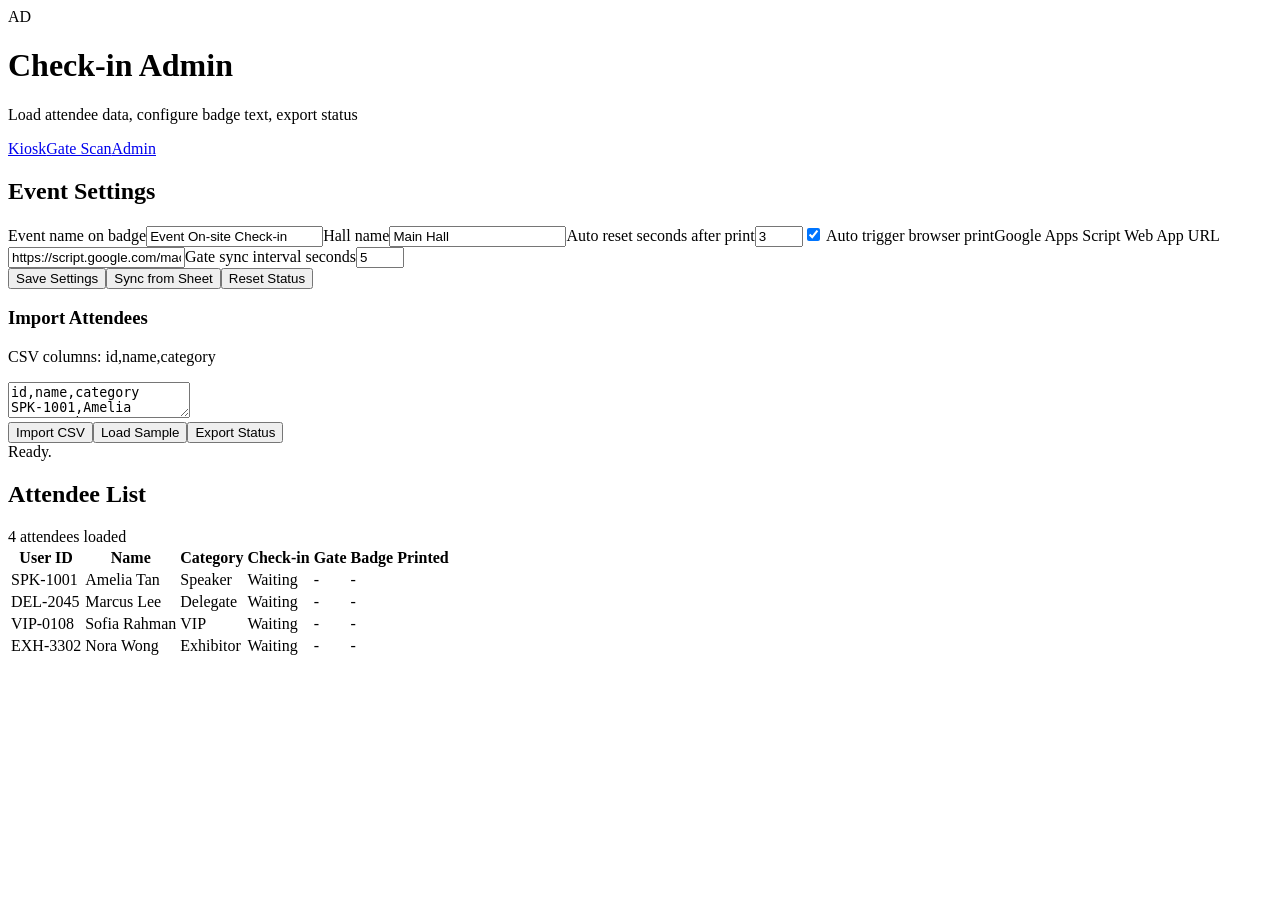
==== admin.html @ 7fc91f09 "Add files via upload" ====
<!doctype html><html lang="en"><head><meta charset="utf-8"><meta name="viewport" content="width=device-width, initial-scale=1"><title>Event Check-in Admin</title><link rel="stylesheet" href="styles.css"></head><body><div class="shell"><header class="topbar"><div class="brand"><div class="mark">AD</div><div><h1>Check-in Admin</h1><p>Load attendee data, configure badge text, export status</p></div></div><nav class="nav"><a href="index.html">Kiosk</a><a href="gate.html">Gate Scan</a><a class="active" href="admin.html">Admin</a></nav></header><main class="main"><section class="admin-grid"><div class="panel admin-panel"><h2>Event Settings</h2><label class="tiny" for="eventName">Event name on badge</label><input class="field" id="eventName"><label class="tiny" for="hallName">Hall name</label><input class="field" id="hallName"><label class="tiny" for="resetSeconds">Auto reset seconds after print</label><input class="field" id="resetSeconds" type="number" min="1" max="10"><label class="tiny check"><input id="autoPrint" type="checkbox"> Auto trigger browser print</label><label class="tiny" for="backendUrl">Google Apps Script Web App URL</label><input class="field" id="backendUrl" placeholder="https://script.google.com/macros/s/.../exec"><label class="tiny" for="syncSeconds">Gate sync interval seconds</label><input class="field" id="syncSeconds" type="number" min="3" max="30"><div class="actions"><button class="button primary" id="saveSettings">Save Settings</button><button class="button" id="syncSheet">Sync from Sheet</button><button class="button" id="resetStatus">Reset Status</button></div><h3>Import Attendees</h3><p class="tiny">CSV columns: id,name,category</p><textarea id="csvInput">id,name,category
SPK-1001,Amelia Tan,Speaker
DEL-2045,Marcus Lee,Delegate
VIP-0108,Sofia Rahman,VIP
EXH-3302,Nora Wong,Exhibitor</textarea><div class="actions"><button class="button primary" id="importCsv">Import CSV</button><button class="button" id="loadSample">Load Sample</button><button class="button green" id="exportCsv">Export Status</button></div><div id="adminNotice" class="notice">Ready.</div></div><div class="panel admin-panel"><div class="scanner-head"><h2>Attendee List</h2><span id="adminCount" class="pill">0 attendees loaded</span></div><div class="table-wrap"><table><thead><tr><th>User ID</th><th>Name</th><th>Category</th><th>Check-in</th><th>Gate</th><th>Badge Printed</th></tr></thead><tbody id="attendeeRows"></tbody></table></div></div></section></main></div><script src="app.js"></script><script>EventCheckin.initAdmin();</script></body></html>
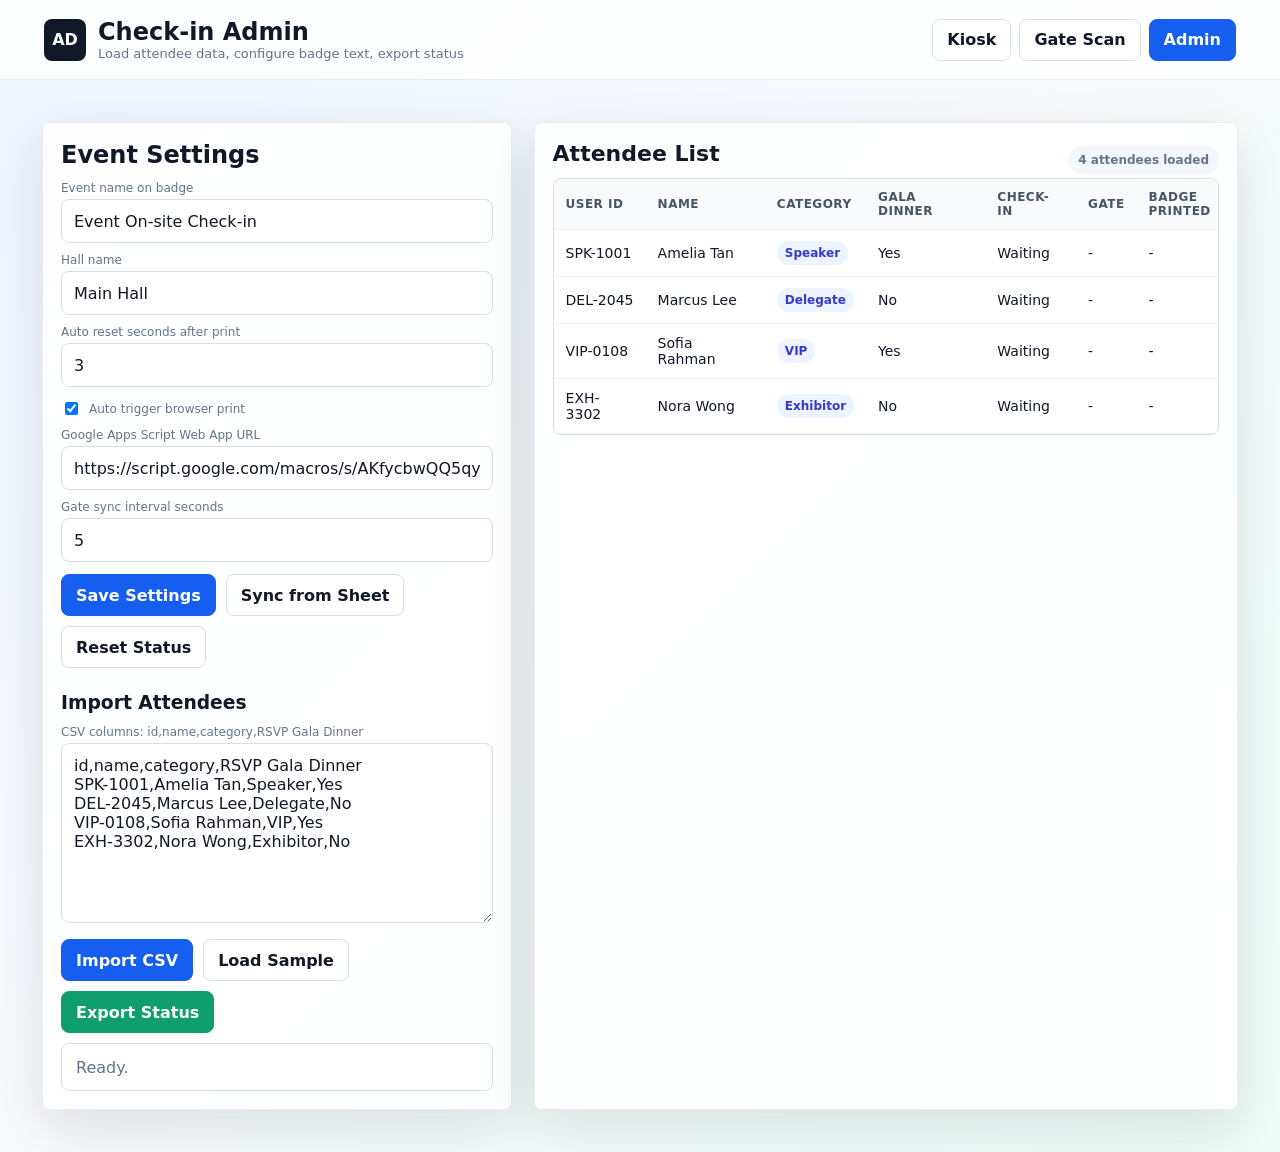
==== commit a1446a47: "Add files via upload" ====
--- a/admin.html
+++ b/admin.html
@@ -1,8 +1,9 @@
-<!doctype html><html lang="en"><head><meta charset="utf-8"><meta name="viewport" content="width=device-width, initial-scale=1"><title>Event Check-in Admin</title><link rel="stylesheet" href="styles.css"></head><body><div class="shell"><header class="topbar"><div class="brand"><div class="mark">AD</div><div><h1>Check-in Admin</h1><p>Load attendee data, configure badge text, export status</p></div></div><nav class="nav"><a href="index.html">Kiosk</a><a href="gate.html">Gate Scan</a><a class="active" href="admin.html">Admin</a></nav></header><main class="main"><section class="admin-grid"><div class="panel admin-panel"><h2>Event Settings</h2><label class="tiny" for="eventName">Event name on badge</label><input class="field" id="eventName"><label class="tiny" for="hallName">Hall name</label><input class="field" id="hallName"><label class="tiny" for="resetSeconds">Auto reset seconds after print</label><input class="field" id="resetSeconds" type="number" min="1" max="10"><label class="tiny check"><input id="autoPrint" type="checkbox"> Auto trigger browser print</label><label class="tiny" for="backendUrl">Google Apps Script Web App URL</label><input class="field" id="backendUrl" placeholder="https://script.google.com/macros/s/.../exec"><label class="tiny" for="syncSeconds">Gate sync interval seconds</label><input class="field" id="syncSeconds" type="number" min="3" max="30"><div class="actions"><button class="button primary" id="saveSettings">Save Settings</button><button class="button" id="syncSheet">Sync from Sheet</button><button class="button" id="resetStatus">Reset Status</button></div><h3>Import Attendees</h3><p class="tiny">CSV columns: id,name,category</p><textarea id="csvInput">id,name,category
-SPK-1001,Amelia Tan,Speaker
-DEL-2045,Marcus Lee,Delegate
-VIP-0108,Sofia Rahman,VIP
-EXH-3302,Nora Wong,Exhibitor</textarea><div class="actions"><button class="button primary" id="importCsv">Import CSV</button><button class="button" id="loadSample">Load Sample</button><button class="button green" id="exportCsv">Export Status</button></div><div id="adminNotice" class="notice">Ready.</div></div><div class="panel admin-panel"><div class="scanner-head"><h2>Attendee List</h2><span id="adminCount" class="pill">0 attendees loaded</span></div><div class="table-wrap"><table><thead><tr><th>User ID</th><th>Name</th><th>Category</th><th>Check-in</th><th>Gate</th><th>Badge Printed</th></tr></thead><tbody id="attendeeRows"></tbody></table></div></div></section></main></div><script src="app.js"></script><script>EventCheckin.initAdmin();</script></body></html>
+<!doctype html><html lang="en"><head><meta charset="utf-8"><meta name="viewport" content="width=device-width, initial-scale=1"><title>Event Check-in Admin</title><link rel="stylesheet" href="styles.css"></head><body><div class="shell"><header class="topbar"><div class="brand"><div class="mark">AD</div><div><h1>Check-in Admin</h1><p>Load attendee data, configure badge text, export status</p></div></div><nav class="nav"><a href="index.html">Kiosk</a><a href="gate.html">Gate Scan</a><a class="active" href="admin.html">Admin</a></nav></header><main class="main"><section class="admin-grid"><div class="panel admin-panel"><h2>Event Settings</h2><label class="tiny" for="eventName">Event name on badge</label><input class="field" id="eventName"><label class="tiny" for="hallName">Hall name</label><input class="field" id="hallName"><label class="tiny" for="resetSeconds">Auto reset seconds after print</label><input class="field" id="resetSeconds" type="number" min="1" max="10"><label class="tiny check"><input id="autoPrint" type="checkbox"> Auto trigger browser print</label><label class="tiny" for="backendUrl">Google Apps Script Web App URL</label><input class="field" id="backendUrl" placeholder="https://script.google.com/macros/s/.../exec"><label class="tiny" for="syncSeconds">Gate sync interval seconds</label><input class="field" id="syncSeconds" type="number" min="3" max="30"><div class="actions"><button class="button primary" id="saveSettings">Save Settings</button><button class="button" id="syncSheet">Sync from Sheet</button><button class="button" id="resetStatus">Reset Status</button></div><h3>Import Attendees</h3><p class="tiny">CSV columns: id,name,category,RSVP Gala Dinner</p><textarea id="csvInput">id,name,category,RSVP Gala Dinner
+SPK-1001,Amelia Tan,Speaker,Yes
+DEL-2045,Marcus Lee,Delegate,No
+VIP-0108,Sofia Rahman,VIP,Yes
+EXH-3302,Nora Wong,Exhibitor,No</textarea><div class="actions"><button class="button primary" id="importCsv">Import CSV</button><button class="button" id="loadSample">Load Sample</button><button class="button green" id="exportCsv">Export Status</button></div><div id="adminNotice" class="notice">Ready.</div></div><div class="panel admin-panel"><div class="scanner-head"><h2>Attendee List</h2><span id="adminCount" class="pill">0 attendees loaded</span></div><div class="table-wrap"><table><thead><tr><th>User ID</th><th>Name</th><th>Category</th><th>Gala Dinner</th><th>Check-in</th><th>Gate</th><th>Badge Printed</th></tr></thead><tbody id="attendeeRows"></tbody></table></div></div></section></main></div><script src="app.js"></script><script>EventCheckin.initAdmin();</script></body></html>
 
 
 
+
--- a/styles.css
+++ b/styles.css
@@ -0,0 +1,8 @@
+:root{--ink:#111827;--muted:#64748b;--line:#d7dee8;--soft:#f4f7fb;--paper:#fff;--blue:#155eef;--green:#0f9f6e;--red:#d92d20;--amber:#b54708;--shadow:0 18px 55px rgba(15,23,42,.12);font-family:Inter,ui-sans-serif,system-ui,-apple-system,BlinkMacSystemFont,"Segoe UI",Arial,sans-serif}*{box-sizing:border-box}body{margin:0;background:linear-gradient(135deg,#eef5ff 0%,#f8fafc 48%,#edfdf7 100%);color:var(--ink);min-height:100vh}button,input,select,textarea{font:inherit}button{border:0;cursor:pointer}.shell{min-height:100vh;display:grid;grid-template-rows:auto 1fr}.topbar{display:flex;align-items:center;justify-content:space-between;gap:20px;padding:18px clamp(18px,4vw,44px);border-bottom:1px solid rgba(17,24,39,.08);background:rgba(255,255,255,.78);backdrop-filter:blur(14px)}.brand{display:flex;align-items:center;gap:12px;min-width:0}.mark{width:42px;height:42px;display:grid;place-items:center;border-radius:8px;background:#111827;color:#fff;font-weight:800}.brand h1,.brand p{margin:0}.brand h1{font-size:clamp(18px,2vw,24px)}.brand p{color:var(--muted);font-size:13px}.nav{display:flex;gap:8px;flex-wrap:wrap;justify-content:flex-end}.nav a,.button{display:inline-flex;align-items:center;justify-content:center;gap:8px;min-height:42px;padding:0 14px;border-radius:8px;background:#fff;color:var(--ink);text-decoration:none;border:1px solid var(--line);font-weight:700}.button.primary,.nav a.active{background:var(--blue);border-color:var(--blue);color:#fff}.button.green{background:var(--green);color:#fff;border-color:var(--green)}.button.red{background:var(--red);color:#fff;border-color:var(--red)}.main{padding:clamp(18px,4vw,42px)}.kiosk-layout{display:grid;grid-template-columns:minmax(320px,1.05fr) minmax(320px,.95fr);gap:26px;align-items:stretch}.panel{background:rgba(255,255,255,.9);border:1px solid rgba(17,24,39,.08);border-radius:8px;box-shadow:var(--shadow)}.hero-panel{padding:clamp(22px,4vw,44px);display:flex;flex-direction:column;justify-content:center;min-height:calc(100vh - 150px)}.hero-panel h2{margin:0;font-size:clamp(38px,6vw,76px);line-height:.95}.hero-panel .lead{margin:18px 0 0;color:var(--muted);font-size:clamp(18px,2vw,24px);line-height:1.42}.status-strip{margin-top:30px;display:grid;grid-template-columns:repeat(3,minmax(0,1fr));gap:10px}.metric{padding:14px;border:1px solid var(--line);border-radius:8px;background:#fff}.metric strong{display:block;font-size:26px}.metric span{color:var(--muted);font-size:13px}.scanner-panel{padding:18px;display:grid;grid-template-rows:auto 1fr auto;gap:14px;min-height:calc(100vh - 150px)}.scanner-head{display:flex;justify-content:space-between;align-items:center;gap:14px}.scanner-head h2,.scanner-head h3{margin:0;font-size:22px}.pill{display:inline-flex;align-items:center;min-height:28px;padding:0 10px;border-radius:999px;color:var(--muted);background:var(--soft);font-weight:700;font-size:12px}.video-wrap{position:relative;overflow:hidden;border-radius:8px;background:#0f172a;min-height:330px}video{width:100%;height:100%;min-height:330px;object-fit:cover;display:block}.scan-frame{position:absolute;inset:12%;border:3px solid rgba(255,255,255,.9);border-radius:8px;box-shadow:0 0 0 999px rgba(2,6,23,.38);pointer-events:none}.scan-line{position:absolute;left:14%;right:14%;top:25%;height:3px;border-radius:999px;background:#22c55e;animation:scan 1.65s ease-in-out infinite}@keyframes scan{0%,100%{transform:translateY(0);opacity:.6}50%{transform:translateY(170px);opacity:1}}.manual-row{display:grid;grid-template-columns:1fr auto;gap:10px}.field,textarea{width:100%;min-height:44px;padding:0 12px;border-radius:8px;border:1px solid var(--line);background:#fff;color:var(--ink)}textarea{padding:12px;min-height:180px;resize:vertical}.notice{padding:12px 14px;border-radius:8px;border:1px solid var(--line);background:#fff;color:var(--muted);min-height:48px;display:flex;align-items:center;margin-top:10px}.notice.success{border-color:rgba(15,159,110,.35);background:#ecfdf3;color:#067647}.notice.error{border-color:rgba(217,45,32,.35);background:#fef3f2;color:#b42318}.notice.warn{border-color:rgba(181,71,8,.35);background:#fffaeb;color:#93370d}.badge-preview{padding:18px;margin-top:24px}.badge{width:96mm;min-height:132mm;margin:0 auto;background:#fff;border:1px solid #d0d5dd;border-radius:8px;overflow:hidden;display:grid;grid-template-rows:auto 1fr auto}.badge-band{min-height:28mm;padding:9mm 8mm;background:#111827;color:#fff}.badge-band strong{display:block;font-size:18px}.badge-band span{display:block;margin-top:4px;color:#cbd5e1;font-size:11px;text-transform:uppercase;letter-spacing:1px}.badge-body{padding:10mm 8mm;display:flex;flex-direction:column;align-items:center;justify-content:center;gap:8mm;text-align:center}.qr-box{width:44mm;height:44mm;display:grid;place-items:center}.qr-box svg{width:100%;height:100%;display:block}.attendee-name{font-size:27px;font-weight:900;line-height:1.05;overflow-wrap:anywhere}.attendee-category{display:inline-flex;align-items:center;justify-content:center;min-height:34px;padding:0 16px;border-radius:999px;background:#e0f2fe;color:#075985;font-weight:900;text-transform:uppercase;letter-spacing:1px}.badge-foot{padding:5mm 8mm;border-top:1px solid #e5e7eb;color:#475467;font-size:11px;text-align:center}.gate{display:grid;grid-template-columns:minmax(300px,.85fr) minmax(320px,1.15fr);gap:24px;align-items:stretch}.gate-result{min-height:calc(100vh - 150px);padding:clamp(24px,4vw,46px);display:flex;flex-direction:column;justify-content:center}.gate-lamp{width:118px;height:118px;border-radius:999px;background:var(--soft);border:1px solid var(--line);display:grid;place-items:center;font-size:54px;font-weight:900}.gate-result.allow .gate-lamp{background:#12b76a;color:#fff}.gate-result.deny .gate-lamp{background:#f04438;color:#fff}.gate-result h2{margin:26px 0 8px;font-size:clamp(36px,6vw,72px);line-height:1}.gate-name{color:var(--muted);font-size:22px;min-height:32px}.admin-grid{display:grid;grid-template-columns:minmax(300px,.8fr) minmax(340px,1.2fr);gap:22px}.admin-panel{padding:18px}.admin-panel h2,.admin-panel h3{margin:0 0 12px}.admin-panel h3{margin-top:24px}.actions{display:flex;gap:10px;flex-wrap:wrap;margin-top:12px}.table-wrap{overflow:auto;border:1px solid var(--line);border-radius:8px;background:#fff}table{width:100%;border-collapse:collapse;min-width:720px}th,td{padding:11px 12px;text-align:left;border-bottom:1px solid #edf2f7;font-size:14px}th{background:#f8fafc;color:#475467;font-size:12px;text-transform:uppercase;letter-spacing:.04em}.tag{display:inline-flex;min-height:24px;align-items:center;padding:0 8px;border-radius:999px;background:#eef4ff;color:#3538cd;font-size:12px;font-weight:800}.empty{color:var(--muted);padding:24px}.tiny{display:block;color:var(--muted);font-size:12px;margin:10px 0 4px}.check{display:flex;gap:8px;align-items:center;margin-top:12px}.print-only{display:none}@media(max-width:920px){.kiosk-layout,.gate,.admin-grid{grid-template-columns:1fr}.hero-panel,.scanner-panel,.gate-result{min-height:auto}}@media(max-width:640px){.topbar{align-items:flex-start;flex-direction:column}.nav{width:100%;justify-content:stretch}.nav a{flex:1}.status-strip{grid-template-columns:1fr}.manual-row{grid-template-columns:1fr}.main{padding:14px}}@page{size:96mm 132mm;margin:0}@media print{body{background:#fff}.shell{display:block}.topbar,.main{display:none!important}.print-only{display:block}.print-only .badge{border:0;border-radius:0;box-shadow:none}}
+.photo-scan{margin-top:10px;width:100%;background:#eef4ff;color:#155eef}.file-scan{position:absolute;inline-size:1px;block-size:1px;opacity:0;pointer-events:none}
+.legacy-badge{width:340px;height:491px;min-height:491px;border-radius:0;grid-template-rows:1fr 70px;font-family:"Roboto Condensed","Arial Narrow",Arial,sans-serif}.legacy-main{position:relative;padding:36px 20px 18px;display:flex;flex-direction:column;align-items:center;justify-content:center;text-align:center;line-height:1.2}.legacy-badge .attendee-name{margin-bottom:18px;font-size:30px;line-height:1;font-weight:800;text-transform:uppercase;max-width:300px}.legacy-badge .qr-box{width:82px;height:82px}.legacy-id{margin-top:5px;font-size:10px}.legacy-category{padding:0 20px;display:flex;align-items:center;justify-content:center;text-align:center;font-size:30px;line-height:1;font-weight:800;text-transform:uppercase;overflow-wrap:anywhere}@page{size:90mm 130mm;margin:0}@media print{body{margin:0}.print-only .legacy-badge{width:90mm;height:130mm;min-height:130mm;transform:rotate(180deg)}}
+.barcode-panel{grid-template-rows:auto 1fr auto}.barcode-stage{min-height:330px;border-radius:8px;background:#0f172a;color:#fff;display:flex;flex-direction:column;align-items:center;justify-content:center;text-align:center;padding:32px;gap:14px}.barcode-stage strong{font-size:clamp(24px,3vw,38px)}.barcode-stage span{color:#cbd5e1;max-width:430px}.barcode-icon{width:min(300px,80%);height:120px;background:repeating-linear-gradient(90deg,#fff 0 3px,transparent 3px 7px,#fff 7px 9px,transparent 9px 15px,#fff 15px 20px,transparent 20px 24px);border-inline:10px solid #0f172a}.barcode-input:focus{outline:3px solid rgba(21,94,239,.2);border-color:var(--blue)}
+@page{size:A4 portrait;margin:0}@media print{html,body{width:210mm;height:297mm;margin:0!important;padding:0!important;overflow:hidden!important}.shell{display:none!important}.print-only{display:block!important;position:fixed!important;top:0!important;left:0!important;width:340px!important;height:491px!important;margin:0!important;padding:0!important}.print-only .legacy-badge{position:absolute!important;top:0!important;left:0!important;width:340px!important;height:491px!important;min-height:491px!important;margin:0!important;transform:rotate(180deg)!important;transform-origin:center center!important;break-inside:avoid!important;page-break-inside:avoid!important}}
+.legacy-badge{font-family:"Roboto Condensed","Arial Narrow",Arial,sans-serif}.legacy-main{justify-content:flex-start;padding:184px 20px 12px}.legacy-badge .attendee-name{margin:0 0 18px;max-width:300px;font-family:"Roboto Condensed","Arial Narrow",Arial,sans-serif;font-size:29px;font-weight:900;line-height:.98;letter-spacing:0;text-transform:uppercase}.legacy-badge .qr-box{width:104px;height:104px;margin:0}.legacy-badge .qr-box svg{width:104px;height:104px;shape-rendering:crispEdges}.legacy-id{margin-top:7px;font-family:"Roboto Condensed","Arial Narrow",Arial,sans-serif;font-size:12px;font-weight:400;letter-spacing:1px}.legacy-category{font-family:"Roboto Condensed","Arial Narrow",Arial,sans-serif;font-size:30px;font-weight:900;letter-spacing:0}
+.legacy-badge{position:relative}.gala-dinner-icon{position:absolute;right:18px;bottom:78px;width:34px;height:34px;color:#111;display:grid;place-items:center}.gala-dinner-icon svg{width:34px;height:34px;fill:none;stroke:currentColor;stroke-width:1.8;stroke-linecap:round;stroke-linejoin:round}
+.search-results{margin-top:10px;border:1px solid var(--line);border-radius:8px;background:#fff;overflow:hidden;max-height:280px;overflow-y:auto}.search-summary{padding:10px 12px;background:var(--soft);color:var(--muted);font-size:13px}.search-person{width:100%;padding:11px 12px;background:#fff;border-top:1px solid #edf2f7;display:flex;align-items:center;justify-content:space-between;gap:12px;text-align:left;color:var(--ink)}.search-person:hover,.search-person:focus{background:#eef4ff;outline:none}.search-person span:first-child{display:grid;gap:2px}.search-person strong{font-size:15px}.search-person small{color:var(--muted)}
